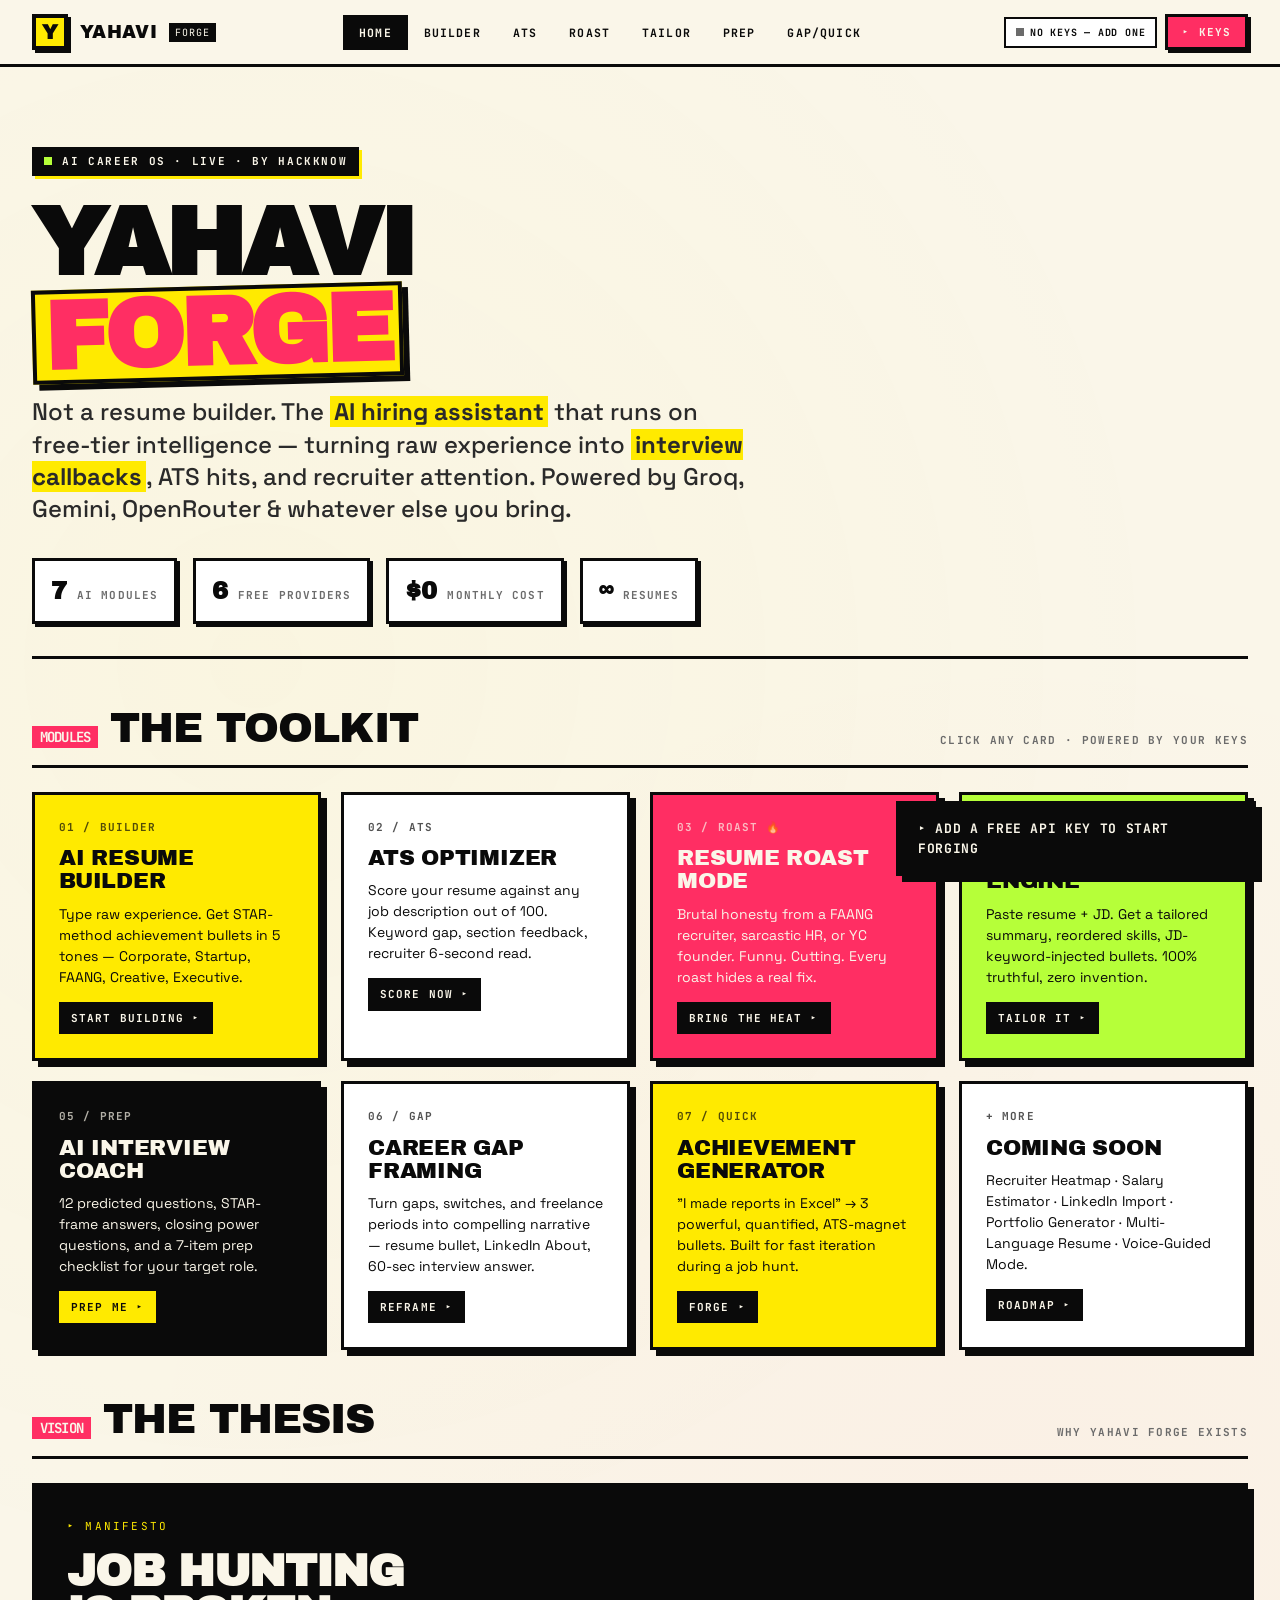
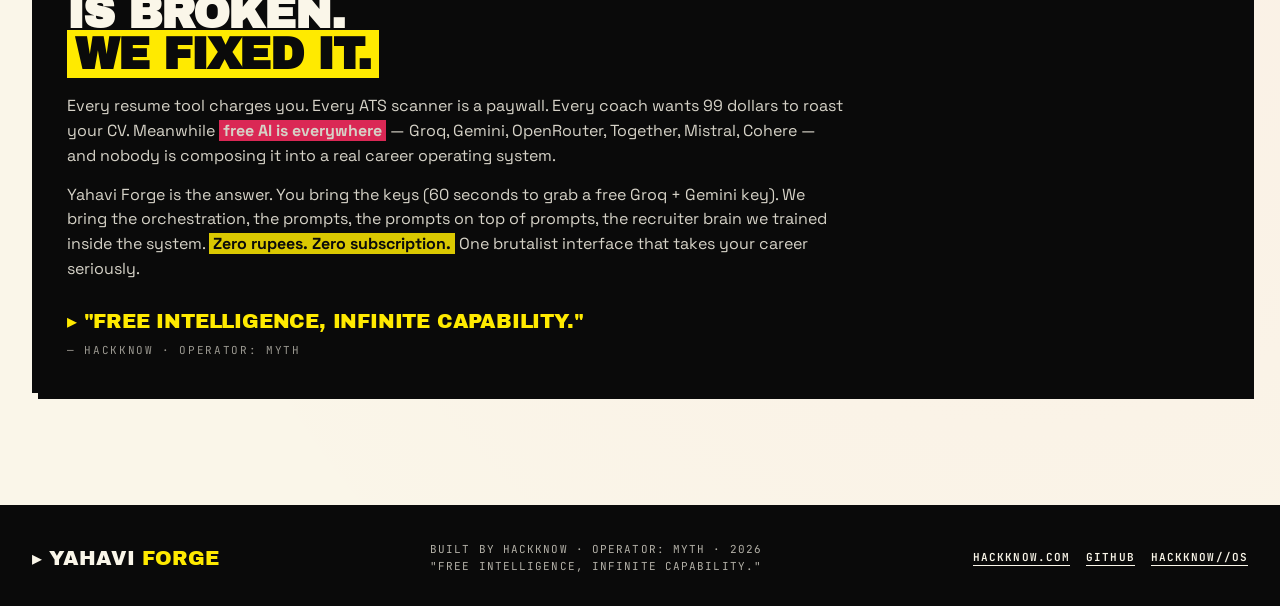
==== yahavi-forge/index.html @ f760f3d8 "feat: add Yahavi Forge to hackknow-os/yahavi-forge AI Career OS — accessible at hackknow-os/yahavi-f" ====
<!DOCTYPE html>
<html lang="en">
<head>
<meta charset="UTF-8" />
<meta name="viewport" content="width=device-width, initial-scale=1.0" />
<title>YAHAVI FORGE — AI Career OS · by Hackknow</title>
<meta name="description" content="Yahavi Forge — the AI hiring assistant from Hackknow. Resume builder, ATS optimizer, recruiter roast, job tailoring & interview prep. Free intelligence, infinite capability." />
<meta property="og:title" content="YAHAVI FORGE — AI Career OS" />
<meta property="og:description" content="Free-tier AI · ATS optimizer · Resume roast · Job tailoring · Interview prep. Built by Hackknow." />
<link rel="preconnect" href="https://fonts.googleapis.com">
<link rel="preconnect" href="https://fonts.gstatic.com" crossorigin>
<link href="https://fonts.googleapis.com/css2?family=Archivo+Black&family=Space+Grotesk:wght@400;500;600;700&family=JetBrains+Mono:wght@400;500;600;700;800&display=swap" rel="stylesheet">
<link rel="stylesheet" href="styles.css" />
</head>
<body>

<!-- ============================================
     NAV BAR
     ============================================ -->
<nav class="nav-bar">
  <div class="brand">
    <div class="brand-mark">Y</div>
    <span>YAHAVI</span>
    <span class="brand-sub">FORGE</span>
  </div>

  <div class="nav-tabs">
    <button class="nav-tab active" data-page="home">HOME</button>
    <button class="nav-tab" data-page="builder">BUILDER</button>
    <button class="nav-tab" data-page="ats">ATS</button>
    <button class="nav-tab" data-page="roast">ROAST</button>
    <button class="nav-tab" data-page="tailor">TAILOR</button>
    <button class="nav-tab" data-page="prep">PREP</button>
    <button class="nav-tab" data-page="gap">GAP/QUICK</button>
  </div>

  <div class="nav-status">
    <div class="status-pill" id="connection-status">
      <span class="dot"></span>NO KEYS — ADD ONE
    </div>
    <button class="btn-settings" id="btn-open-settings">▸ KEYS</button>
  </div>
</nav>

<!-- ============================================
     HOME / VISION
     ============================================ -->
<main class="container">

<section class="page active" id="page-home">

  <div class="hero">
    <div class="hero-eyebrow"><span class="blink"></span> AI CAREER OS · LIVE · BY HACKKNOW</div>
    <h1 class="hero-title">YAHAVI<br><span class="accent">FORGE</span></h1>
    <p class="hero-sub">
      Not a resume builder. The <strong>AI hiring assistant</strong> that runs on free-tier intelligence — turning raw experience into <strong>interview callbacks</strong>, ATS hits, and recruiter attention. Powered by Groq, Gemini, OpenRouter & whatever else you bring.
    </p>

    <div class="hero-meta">
      <div class="hero-stat"><strong>7</strong><span>AI MODULES</span></div>
      <div class="hero-stat"><strong>6</strong><span>FREE PROVIDERS</span></div>
      <div class="hero-stat"><strong>$0</strong><span>MONTHLY COST</span></div>
      <div class="hero-stat"><strong>∞</strong><span>RESUMES</span></div>
    </div>
  </div>

  <!-- Feature grid -->
  <div class="section-head">
    <div class="section-title"><span class="num">MODULES</span>The Toolkit</div>
    <div class="section-meta">Click any card · powered by your keys</div>
  </div>

  <div class="feature-grid">
    <div class="feature-card yellow" data-goto="builder">
      <div class="feature-num">01 / BUILDER</div>
      <div class="feature-title">AI Resume Builder</div>
      <div class="feature-desc">Type raw experience. Get STAR-method achievement bullets in 5 tones — Corporate, Startup, FAANG, Creative, Executive.</div>
      <div class="feature-cta">START BUILDING ▸</div>
    </div>

    <div class="feature-card" data-goto="ats">
      <div class="feature-num">02 / ATS</div>
      <div class="feature-title">ATS Optimizer</div>
      <div class="feature-desc">Score your resume against any job description out of 100. Keyword gap, section feedback, recruiter 6-second read.</div>
      <div class="feature-cta">SCORE NOW ▸</div>
    </div>

    <div class="feature-card pink" data-goto="roast">
      <div class="feature-num">03 / ROAST 🔥</div>
      <div class="feature-title">Resume Roast Mode</div>
      <div class="feature-desc">Brutal honesty from a FAANG recruiter, sarcastic HR, or YC founder. Funny. Cutting. Every roast hides a real fix.</div>
      <div class="feature-cta">BRING THE HEAT ▸</div>
    </div>

    <div class="feature-card lime" data-goto="tailor">
      <div class="feature-num">04 / TAILOR</div>
      <div class="feature-title">Job Tailoring Engine</div>
      <div class="feature-desc">Paste resume + JD. Get a tailored summary, reordered skills, JD-keyword-injected bullets. 100% truthful, zero invention.</div>
      <div class="feature-cta">TAILOR IT ▸</div>
    </div>

    <div class="feature-card dark" data-goto="prep">
      <div class="feature-num">05 / PREP</div>
      <div class="feature-title">AI Interview Coach</div>
      <div class="feature-desc">12 predicted questions, STAR-frame answers, closing power questions, and a 7-item prep checklist for your target role.</div>
      <div class="feature-cta">PREP ME ▸</div>
    </div>

    <div class="feature-card" data-goto="gap">
      <div class="feature-num">06 / GAP</div>
      <div class="feature-title">Career Gap Framing</div>
      <div class="feature-desc">Turn gaps, switches, and freelance periods into compelling narrative — resume bullet, LinkedIn About, 60-sec interview answer.</div>
      <div class="feature-cta">REFRAME ▸</div>
    </div>

    <div class="feature-card yellow" data-goto="gap">
      <div class="feature-num">07 / QUICK</div>
      <div class="feature-title">Achievement Generator</div>
      <div class="feature-desc">"I made reports in Excel" → 3 powerful, quantified, ATS-magnet bullets. Built for fast iteration during a job hunt.</div>
      <div class="feature-cta">FORGE ▸</div>
    </div>

    <div class="feature-card" data-goto="builder">
      <div class="feature-num">+ MORE</div>
      <div class="feature-title">Coming Soon</div>
      <div class="feature-desc">Recruiter Heatmap · Salary Estimator · LinkedIn Import · Portfolio Generator · Multi-Language Resume · Voice-Guided Mode.</div>
      <div class="feature-cta">ROADMAP ▸</div>
    </div>
  </div>

  <!-- Vision block -->
  <div class="section-head" style="margin-top: 48px;">
    <div class="section-title"><span class="num">VISION</span>The Thesis</div>
    <div class="section-meta">Why Yahavi Forge exists</div>
  </div>

  <div class="panel dark" style="padding: 32px;">
    <div style="font-family: var(--font-mono); font-size: 11px; text-transform: uppercase; letter-spacing: 0.2em; color: var(--yellow); margin-bottom: 16px;">▸ MANIFESTO</div>
    <h2 style="font-family: var(--font-display); font-size: clamp(28px, 4vw, 44px); text-transform: uppercase; line-height: 0.95; letter-spacing: -0.025em; margin-bottom: 18px;">
      Job hunting<br>is broken.<br>
      <span style="background: var(--yellow); color: var(--ink); padding: 0 8px;">We fixed it.</span>
    </h2>
    <p style="font-size: 16px; line-height: 1.55; opacity: 0.85; margin-bottom: 14px; max-width: 780px;">
      Every resume tool charges you. Every ATS scanner is a paywall. Every coach wants 99 dollars to roast your CV. Meanwhile <strong style="background: var(--pink); padding: 0 4px;">free AI is everywhere</strong> — Groq, Gemini, OpenRouter, Together, Mistral, Cohere — and nobody is composing it into a real career operating system.
    </p>
    <p style="font-size: 16px; line-height: 1.55; opacity: 0.85; margin-bottom: 14px; max-width: 780px;">
      Yahavi Forge is the answer. You bring the keys (60 seconds to grab a free Groq + Gemini key). We bring the orchestration, the prompts, the prompts on top of prompts, the recruiter brain we trained inside the system. <strong style="background: var(--yellow); color: var(--ink); padding: 0 4px;">Zero rupees. Zero subscription.</strong> One brutalist interface that takes your career seriously.
    </p>
    <div style="font-family: var(--font-display); font-size: 20px; color: var(--yellow); margin-top: 24px; text-transform: uppercase; letter-spacing: -0.01em;">
      ▸ "Free intelligence, infinite capability."
    </div>
    <div style="font-family: var(--font-mono); font-size: 11px; text-transform: uppercase; letter-spacing: 0.15em; opacity: 0.6; margin-top: 6px;">
      — Hackknow · Operator: Myth
    </div>
  </div>

</section>

<!-- ============================================
     MODULE 1: RESUME BUILDER
     ============================================ -->
<section class="page" id="page-builder">

  <div class="section-head">
    <div class="section-title"><span class="num">01</span>AI Resume Builder</div>
    <div class="section-meta">Raw experience → STAR-method bullets</div>
  </div>

  <div class="mode-chips">
    <button class="mode-chip active" data-tone="corporate">▸ CORPORATE</button>
    <button class="mode-chip" data-tone="startup">▸ STARTUP</button>
    <button class="mode-chip" data-tone="faang">▸ FAANG</button>
    <button class="mode-chip" data-tone="creative">▸ CREATIVE</button>
    <button class="mode-chip" data-tone="executive">▸ EXECUTIVE</button>
  </div>

  <div class="module-grid">
    <div class="panel">
      <div class="panel-label">
        <span>▸ INPUT</span>
        <span class="badge">RAW</span>
      </div>

      <div class="form-group">
        <label class="form-label">Target Role</label>
        <input type="text" id="rb-role" placeholder="e.g. AI Full Stack Developer at a Series-B startup" />
      </div>

      <div class="form-group">
        <label class="form-label">Raw Experience / What You Did</label>
        <textarea id="rb-experience" rows="14" placeholder="Paste a job description, bullet list, or just write what you did in plain language:

• I built dashboards in Power BI for the operations team
• I wrote Python scripts that automated daily reports
• I led a team of 4 analysts
• I integrated GPT-4 into our customer support tool

…Yahavi will transform every line into achievement-grade bullets."></textarea>
        <div class="input-hint">▸ Don't worry about formatting. Just describe what you did.</div>
      </div>

      <div class="btn-row">
        <button class="btn btn-primary" id="rb-go">▸ FORGE ACHIEVEMENTS</button>
        <button class="btn btn-ghost" data-copy="rb-output">⧉ COPY OUTPUT</button>
      </div>
    </div>

    <div class="panel dark">
      <div class="panel-label">
        <span>▸ OUTPUT</span>
        <span class="badge">FORGED</span>
      </div>

      <div class="output-area" id="rb-output" style="background: var(--paper); color: var(--ink);">
        <div class="output-empty">▸ Your achievement bullets will appear here</div>
      </div>
    </div>
  </div>

</section>

<!-- ============================================
     MODULE 2: ATS OPTIMIZER
     ============================================ -->
<section class="page" id="page-ats">

  <div class="section-head">
    <div class="section-title"><span class="num">02</span>ATS Optimizer</div>
    <div class="section-meta">Score · Keyword gap · Recruiter 6-second read</div>
  </div>

  <div class="module-grid">
    <div class="panel">
      <div class="panel-label"><span>▸ YOUR RESUME</span><span class="badge">PASTE</span></div>
      <div class="form-group">
        <textarea id="ats-resume" rows="14" placeholder="Paste your full resume text here. Plain text works best — copy from your PDF or DOCX."></textarea>
      </div>
    </div>

    <div class="panel">
      <div class="panel-label"><span>▸ JOB DESCRIPTION</span><span class="badge">TARGET</span></div>
      <div class="form-group">
        <textarea id="ats-jd" rows="14" placeholder="Paste the job description you're applying for. Include responsibilities, requirements, and 'about the team'."></textarea>
      </div>
    </div>
  </div>

  <div class="btn-row" style="margin-bottom: 24px;">
    <button class="btn btn-primary" id="ats-go">▸ RUN ATS SIMULATION</button>
    <button class="btn btn-ghost" data-copy="ats-output">⧉ COPY REPORT</button>
  </div>

  <div class="panel">
    <div class="panel-label"><span>▸ ATS REPORT</span><span class="badge">YAHAVI</span></div>
    <div class="output-area" id="ats-output">
      <div class="output-empty">▸ Your ATS score and analysis will appear here</div>
    </div>
  </div>

</section>

<!-- ============================================
     MODULE 3: RESUME ROAST
     ============================================ -->
<section class="page" id="page-roast">

  <div class="section-head">
    <div class="section-title"><span class="num">03</span>Resume Roast 🔥</div>
    <div class="section-meta">Brutal honesty · Funny · Always useful</div>
  </div>

  <div class="mode-chips">
    <button class="mode-chip active" data-persona="recruiter">▸ HONEST RECRUITER</button>
    <button class="mode-chip" data-persona="faang">▸ FAANG RECRUITER</button>
    <button class="mode-chip" data-persona="hr">▸ HR ROAST</button>
    <button class="mode-chip" data-persona="founder">▸ STARTUP FOUNDER</button>
  </div>

  <div class="module-grid">
    <div class="panel">
      <div class="panel-label"><span>▸ FEED THE FIRE</span><span class="badge">PASTE</span></div>
      <div class="form-group">
        <textarea id="roast-resume" rows="16" placeholder="Paste your resume. Don't hold back — the more you give, the better the roast."></textarea>
      </div>
      <div class="btn-row">
        <button class="btn btn-pink" id="roast-go">▸ LIGHT IT UP</button>
        <button class="btn btn-ghost" data-copy="roast-output">⧉ COPY ROAST</button>
      </div>
    </div>

    <div class="panel pink">
      <div class="panel-label"><span>▸ THE ROAST</span><span class="badge" style="background: var(--ink); color: var(--paper);">🔥</span></div>
      <div class="output-area" id="roast-output" style="background: var(--paper); color: var(--ink);">
        <div class="output-empty">▸ The flamethrower is loaded — pick a persona, paste resume, hit "LIGHT IT UP"</div>
      </div>
    </div>
  </div>

</section>

<!-- ============================================
     MODULE 4: JOB TAILORING
     ============================================ -->
<section class="page" id="page-tailor">

  <div class="section-head">
    <div class="section-title"><span class="num">04</span>Job Tailoring Engine</div>
    <div class="section-meta">100% truthful · zero invention · max match</div>
  </div>

  <div class="module-grid">
    <div class="panel">
      <div class="panel-label"><span>▸ ORIGINAL RESUME</span><span class="badge">YOU</span></div>
      <div class="form-group">
        <textarea id="tailor-resume" rows="14" placeholder="Paste your current resume."></textarea>
      </div>
    </div>

    <div class="panel">
      <div class="panel-label"><span>▸ TARGET JD</span><span class="badge">GOAL</span></div>
      <div class="form-group">
        <textarea id="tailor-jd" rows="14" placeholder="Paste the job description you want to land."></textarea>
      </div>
    </div>
  </div>

  <div class="btn-row" style="margin-bottom: 24px;">
    <button class="btn btn-lime" id="tailor-go">▸ TAILOR IT</button>
    <button class="btn btn-ghost" data-copy="tailor-output">⧉ COPY TAILORED</button>
  </div>

  <div class="panel">
    <div class="panel-label"><span>▸ TAILORED RESUME</span><span class="badge">MATCH-OPTIMIZED</span></div>
    <div class="output-area" id="tailor-output">
      <div class="output-empty">▸ Your tailored resume will appear here</div>
    </div>
  </div>

</section>

<!-- ============================================
     MODULE 5: INTERVIEW PREP
     ============================================ -->
<section class="page" id="page-prep">

  <div class="section-head">
    <div class="section-title"><span class="num">05</span>AI Interview Coach</div>
    <div class="section-meta">12 predicted Qs · STAR answers · power questions</div>
  </div>

  <div class="module-grid">
    <div class="panel dark">
      <div class="panel-label"><span>▸ JOB DESCRIPTION</span><span class="badge">REQUIRED</span></div>
      <div class="form-group">
        <textarea id="prep-jd" rows="10" placeholder="Paste the JD you're interviewing for."></textarea>
      </div>

      <div class="panel-label" style="margin-top: 18px;"><span>▸ RESUME</span><span class="badge">OPTIONAL — PERSONALIZES ANSWERS</span></div>
      <div class="form-group">
        <textarea id="prep-resume" rows="8" placeholder="Paste your resume — answers will reference your actual experience."></textarea>
      </div>

      <div class="btn-row">
        <button class="btn btn-primary" id="prep-go">▸ BUILD PREP PACK</button>
        <button class="btn btn-ghost" data-copy="prep-output" style="background: var(--paper);">⧉ COPY</button>
      </div>
    </div>

    <div class="panel">
      <div class="panel-label"><span>▸ PREP PACK</span><span class="badge">12 Qs + STAR</span></div>
      <div class="output-area" id="prep-output">
        <div class="output-empty">▸ Your interview prep pack will appear here</div>
      </div>
    </div>
  </div>

</section>

<!-- ============================================
     MODULE 6 + 7: GAP FRAMING + ACHIEVEMENT
     ============================================ -->
<section class="page" id="page-gap">

  <div class="section-head">
    <div class="section-title"><span class="num">06+07</span>Quick Forges</div>
    <div class="section-meta">Career gap framing · achievement generator</div>
  </div>

  <!-- Gap Framing -->
  <div class="module-grid">
    <div class="panel yellow">
      <div class="panel-label"><span>▸ 06 / GAP FRAMING</span><span class="badge">NARRATIVE</span></div>
      <div class="form-group">
        <label class="form-label">Tone</label>
        <select id="gap-tone">
          <option value="confident-honest">Confident & Honest</option>
          <option value="growth-oriented">Growth-Oriented</option>
          <option value="entrepreneurial">Entrepreneurial</option>
          <option value="academic">Academic / Learning</option>
        </select>
      </div>
      <div class="form-group">
        <label class="form-label">Describe the Gap / Transition</label>
        <textarea id="gap-input" rows="8" placeholder="e.g. I took 14 months off after my pharmacy job to study online courses on data analytics and Python. Did some freelance Excel automation gigs during that time."></textarea>
      </div>
      <div class="btn-row">
        <button class="btn" id="gap-go">▸ REFRAME</button>
        <button class="btn btn-ghost" data-copy="gap-output">⧉ COPY</button>
      </div>

      <div style="margin-top: 18px;">
        <div class="panel-label" style="border-bottom-color: var(--ink);"><span>▸ REFRAMED</span><span class="badge">3 VARIANTS</span></div>
        <div class="output-area" id="gap-output" style="background: var(--paper);">
          <div class="output-empty">▸ Resume line · LinkedIn About · Interview answer</div>
        </div>
      </div>
    </div>

    <!-- Achievement Generator -->
    <div class="panel lime">
      <div class="panel-label"><span>▸ 07 / ACHIEVEMENT FORGE</span><span class="badge">QUICK</span></div>
      <div class="form-group">
        <label class="form-label">Weak Statement to Transform</label>
        <textarea id="ach-input" rows="5" placeholder='e.g. "I made reports in Excel for the operations team"'></textarea>
      </div>
      <div class="btn-row">
        <button class="btn" id="ach-go">▸ FORGE 3 VARIANTS</button>
        <button class="btn btn-ghost" data-copy="ach-output">⧉ COPY</button>
      </div>

      <div style="margin-top: 18px;">
        <div class="panel-label" style="border-bottom-color: var(--ink);"><span>▸ FORGED</span><span class="badge">3 OPTIONS</span></div>
        <div class="output-area" id="ach-output" style="background: var(--paper);">
          <div class="output-empty">▸ 3 quantified, action-led, ATS-magnet bullets</div>
        </div>
      </div>
    </div>
  </div>

</section>

</main>

<!-- ============================================
     FOOTER
     ============================================ -->
<footer class="footer">
  <div class="footer-inner">
    <div class="footer-brand">▸ YAHAVI <span class="accent">FORGE</span></div>
    <div class="footer-meta">
      Built by Hackknow · Operator: Myth · 2026<br>
      "Free intelligence, infinite capability."
    </div>
    <div class="footer-links">
      <a href="https://hackknow.com" target="_blank" rel="noopener noreferrer">HACKKNOW.COM</a>
      <a href="https://github.com/gaganchauhan1997" target="_blank" rel="noopener noreferrer">GITHUB</a>
      <a href="https://gaganchauhan1997.github.io/hackknow-os/" target="_blank" rel="noopener noreferrer">HACKKNOW//OS</a>
    </div>
  </div>
</footer>

<!-- ============================================
     SETTINGS DRAWER
     ============================================ -->
<div class="drawer-overlay" id="drawer-overlay"></div>
<aside class="drawer" id="drawer">
  <div class="drawer-head">
    <div>
      <div style="font-family: var(--font-mono); font-size: 10px; letter-spacing: 0.2em; text-transform: uppercase; color: var(--ink-faint); margin-bottom: 4px;">▸ CONTROL ROOM</div>
      <div class="drawer-title">API KEYS</div>
    </div>
    <button class="drawer-close" id="drawer-close">✕</button>
  </div>

  <div style="background: var(--ink); color: var(--paper); padding: 16px; margin-bottom: 24px; border: var(--border); box-shadow: var(--shadow-sm);">
    <div style="font-family: var(--font-mono); font-size: 10px; letter-spacing: 0.15em; text-transform: uppercase; color: var(--yellow); margin-bottom: 8px;">▸ HOW THIS WORKS</div>
    <p style="font-size: 13px; line-height: 1.55;">
      Yahavi Forge runs entirely in your browser. Your API keys are stored <strong style="background: var(--yellow); color: var(--ink); padding: 0 3px;">only in localStorage on this device</strong> — never sent to any Hackknow server. Add one key to start; multiple keys = automatic fallback when one rate-limits.
    </p>
  </div>

  <div id="provider-list">
    <!-- Provider cards injected by JS -->
  </div>

  <div style="font-family: var(--font-mono); font-size: 10.5px; color: var(--ink-faint); margin-top: 24px; line-height: 1.6; letter-spacing: 0.03em;">
    ▸ All providers above are <strong>free-tier</strong>. Groq is fastest. Gemini has the largest context (1M tokens). OpenRouter routes across 100+ models. Keys never leave your browser.
  </div>
</aside>

<!-- Toast -->
<div class="toast" id="toast"></div>

<script src="app.js"></script>
</body>
</html>
---- yahavi-forge/styles.css ----
/* ============================================
   YAHAVI FORGE — BRUTALIST DESIGN SYSTEM
   By Hackknow · "Free intelligence, infinite capability."
   ============================================ */

:root {
  /* === COLOR SYSTEM === */
  --paper: #faf6e9;
  --paper-warm: #f0e9d6;
  --paper-dark: #1a1812;
  --ink: #0a0a0a;
  --ink-soft: #2a2a2a;
  --ink-faint: #6b6b6b;
  --rule: #0a0a0a;

  --yellow: #ffea00;
  --yellow-bright: #fff200;
  --pink: #ff2e63;
  --lime: #b6ff39;
  --blue: #2d4cff;
  --orange: #ff6b1a;

  --card: #ffffff;
  --card-warm: #fcfbf7;

  /* === SHADOWS === */
  --shadow-sm: 3px 3px 0 var(--ink);
  --shadow-md: 6px 6px 0 var(--ink);
  --shadow-lg: 10px 10px 0 var(--ink);
  --shadow-yellow: 6px 6px 0 var(--yellow);
  --shadow-pink: 6px 6px 0 var(--pink);
  --shadow-lime: 6px 6px 0 var(--lime);

  /* === BORDERS === */
  --border-thin: 2px solid var(--ink);
  --border: 3px solid var(--ink);
  --border-thick: 4px solid var(--ink);

  /* === FONTS === */
  --font-display: 'Archivo Black', 'Space Grotesk', sans-serif;
  --font-body: 'Space Grotesk', system-ui, sans-serif;
  --font-mono: 'JetBrains Mono', 'Courier New', monospace;

  /* === SPACING === */
  --space-xs: 4px;
  --space-sm: 8px;
  --space-md: 16px;
  --space-lg: 24px;
  --space-xl: 40px;
  --space-2xl: 64px;
}

* { box-sizing: border-box; margin: 0; padding: 0; }

html, body {
  background: var(--paper);
  color: var(--ink);
  font-family: var(--font-body);
  font-size: 15px;
  line-height: 1.5;
  -webkit-font-smoothing: antialiased;
  text-rendering: optimizeLegibility;
}

/* === Paper texture === */
body {
  background-image:
    radial-gradient(circle at 20% 30%, rgba(255, 234, 0, 0.04) 0%, transparent 50%),
    radial-gradient(circle at 80% 70%, rgba(255, 46, 99, 0.03) 0%, transparent 50%);
  min-height: 100vh;
}

/* === Selection === */
::selection {
  background: var(--yellow);
  color: var(--ink);
}

a {
  color: var(--ink);
  text-decoration: none;
  border-bottom: 2px solid var(--ink);
  font-weight: 600;
  transition: background 0.15s;
}

a:hover {
  background: var(--yellow);
}

/* ============================================
   NAVIGATION
   ============================================ */

.nav-bar {
  position: sticky;
  top: 0;
  z-index: 100;
  background: var(--paper);
  border-bottom: var(--border);
  padding: 14px 32px;
  display: flex;
  justify-content: space-between;
  align-items: center;
  gap: 24px;
}

.brand {
  display: flex;
  align-items: center;
  gap: 12px;
  font-family: var(--font-display);
  font-size: 18px;
  text-transform: uppercase;
  letter-spacing: 0.02em;
}

.brand-mark {
  width: 36px;
  height: 36px;
  background: var(--yellow);
  border: var(--border-thick);
  display: flex;
  align-items: center;
  justify-content: center;
  font-size: 20px;
  font-weight: 900;
  box-shadow: 3px 3px 0 var(--ink);
}

.brand-sub {
  font-family: var(--font-mono);
  font-size: 10px;
  background: var(--ink);
  color: var(--paper);
  padding: 2px 6px;
  letter-spacing: 0.1em;
}

.nav-tabs {
  display: flex;
  gap: 0;
  flex: 1;
  justify-content: center;
  flex-wrap: wrap;
}

.nav-tab {
  font-family: var(--font-mono);
  font-size: 11.5px;
  text-transform: uppercase;
  letter-spacing: 0.1em;
  background: transparent;
  border: 2px solid transparent;
  padding: 8px 14px;
  cursor: pointer;
  color: var(--ink);
  font-weight: 700;
  transition: all 0.1s;
}

.nav-tab:hover {
  background: var(--yellow);
  border-color: var(--ink);
}

.nav-tab.active {
  background: var(--ink);
  color: var(--paper);
  border-color: var(--ink);
}

.nav-status {
  display: flex;
  gap: 8px;
  align-items: center;
}

.status-pill {
  font-family: var(--font-mono);
  font-size: 10px;
  font-weight: 700;
  letter-spacing: 0.08em;
  padding: 6px 10px;
  border: var(--border-thin);
  background: var(--card);
  text-transform: uppercase;
  display: flex;
  align-items: center;
  gap: 6px;
}

.status-pill .dot {
  width: 8px;
  height: 8px;
  background: var(--ink-faint);
  display: inline-block;
}

.status-pill.connected .dot {
  background: var(--lime);
  box-shadow: 0 0 0 2px var(--ink);
}

.status-pill.error .dot { background: var(--pink); }

.btn-settings {
  background: var(--pink);
  color: var(--paper);
  border: var(--border);
  padding: 8px 14px;
  font-family: var(--font-mono);
  font-size: 11px;
  font-weight: 700;
  text-transform: uppercase;
  letter-spacing: 0.1em;
  cursor: pointer;
  box-shadow: var(--shadow-sm);
  transition: all 0.1s;
}

.btn-settings:hover {
  background: var(--ink);
  transform: translate(2px, 2px);
  box-shadow: 1px 1px 0 var(--ink);
}

/* ============================================
   LAYOUT
   ============================================ */

.container {
  max-width: 1280px;
  margin: 0 auto;
  padding: 32px;
}

.page {
  display: none;
  animation: pageIn 0.25s ease;
}

.page.active { display: block; }

@keyframes pageIn {
  from { opacity: 0; transform: translateY(8px); }
  to { opacity: 1; transform: translateY(0); }
}

/* ============================================
   HERO
   ============================================ */

.hero {
  padding: 48px 0 32px;
  border-bottom: var(--border);
  margin-bottom: 48px;
}

.hero-eyebrow {
  display: inline-flex;
  align-items: center;
  gap: 10px;
  background: var(--ink);
  color: var(--paper);
  padding: 6px 12px;
  font-family: var(--font-mono);
  font-size: 11px;
  font-weight: 700;
  text-transform: uppercase;
  letter-spacing: 0.15em;
  margin-bottom: 24px;
  box-shadow: 3px 3px 0 var(--yellow);
}

.hero-eyebrow .blink {
  width: 8px;
  height: 8px;
  background: var(--lime);
  animation: blink 1.2s ease-in-out infinite;
}

@keyframes blink {
  0%, 100% { opacity: 1; }
  50% { opacity: 0.3; }
}

.hero-title {
  font-family: var(--font-display);
  font-size: clamp(48px, 8vw, 96px);
  line-height: 0.9;
  letter-spacing: -0.04em;
  text-transform: uppercase;
  margin-bottom: 16px;
}

.hero-title .accent {
  color: var(--pink);
  background: var(--yellow);
  padding: 0 8px;
  display: inline-block;
  transform: rotate(-1.5deg);
  border: var(--border-thick);
  box-shadow: 6px 6px 0 var(--ink);
}

.hero-sub {
  font-family: var(--font-body);
  font-size: clamp(18px, 2.2vw, 24px);
  line-height: 1.35;
  font-weight: 500;
  max-width: 720px;
  margin-bottom: 32px;
  color: var(--ink-soft);
}

.hero-sub strong { background: var(--yellow); padding: 0 4px; }

.hero-meta {
  display: flex;
  gap: 16px;
  flex-wrap: wrap;
  align-items: center;
}

.hero-stat {
  background: var(--card);
  border: var(--border);
  padding: 12px 16px;
  box-shadow: var(--shadow-sm);
  display: flex;
  align-items: baseline;
  gap: 10px;
}

.hero-stat strong {
  font-family: var(--font-display);
  font-size: 24px;
  color: var(--ink);
}

.hero-stat span {
  font-family: var(--font-mono);
  font-size: 11px;
  text-transform: uppercase;
  letter-spacing: 0.1em;
  color: var(--ink-faint);
  font-weight: 700;
}

/* ============================================
   SECTION HEADERS
   ============================================ */

.section-head {
  display: flex;
  justify-content: space-between;
  align-items: flex-end;
  margin-bottom: 24px;
  padding-bottom: 16px;
  border-bottom: 3px solid var(--ink);
  flex-wrap: wrap;
  gap: 16px;
}

.section-title {
  font-family: var(--font-display);
  font-size: clamp(28px, 4vw, 42px);
  text-transform: uppercase;
  letter-spacing: -0.02em;
  line-height: 1;
  display: flex;
  align-items: baseline;
  gap: 12px;
}

.section-title .num {
  font-family: var(--font-mono);
  font-size: 14px;
  font-weight: 700;
  background: var(--pink);
  color: var(--paper);
  padding: 4px 8px;
}

.section-meta {
  font-family: var(--font-mono);
  font-size: 11px;
  text-transform: uppercase;
  letter-spacing: 0.12em;
  color: var(--ink-faint);
  font-weight: 700;
}

/* ============================================
   FEATURE GRID
   ============================================ */

.feature-grid {
  display: grid;
  grid-template-columns: repeat(auto-fit, minmax(280px, 1fr));
  gap: 20px;
  margin-bottom: 48px;
}

.feature-card {
  background: var(--card);
  border: var(--border);
  padding: 24px;
  box-shadow: var(--shadow-md);
  position: relative;
  transition: transform 0.15s, box-shadow 0.15s;
  cursor: pointer;
}

.feature-card:hover {
  transform: translate(-3px, -3px);
  box-shadow: 9px 9px 0 var(--ink);
}

.feature-card.yellow { background: var(--yellow); }
.feature-card.pink { background: var(--pink); color: var(--paper); }
.feature-card.lime { background: var(--lime); }
.feature-card.dark { background: var(--ink); color: var(--paper); }
.feature-card.pink .feature-title,
.feature-card.dark .feature-title { color: var(--paper); }

.feature-num {
  font-family: var(--font-mono);
  font-size: 11px;
  font-weight: 700;
  letter-spacing: 0.1em;
  margin-bottom: 12px;
  opacity: 0.7;
}

.feature-title {
  font-family: var(--font-display);
  font-size: 22px;
  text-transform: uppercase;
  letter-spacing: -0.01em;
  line-height: 1.05;
  margin-bottom: 10px;
}

.feature-desc {
  font-size: 14px;
  line-height: 1.5;
  margin-bottom: 14px;
}

.feature-cta {
  display: inline-block;
  font-family: var(--font-mono);
  font-size: 11px;
  font-weight: 700;
  text-transform: uppercase;
  letter-spacing: 0.1em;
  padding: 6px 10px;
  background: var(--ink);
  color: var(--paper);
  border: 2px solid var(--ink);
}

.feature-card.dark .feature-cta {
  background: var(--yellow);
  color: var(--ink);
  border-color: var(--yellow);
}

/* ============================================
   MODULE LAYOUT (TWO-COLUMN)
   ============================================ */

.module-grid {
  display: grid;
  grid-template-columns: 1fr 1fr;
  gap: 24px;
  margin-bottom: 32px;
}

@media (max-width: 880px) {
  .module-grid { grid-template-columns: 1fr; }
}

.panel {
  background: var(--card);
  border: var(--border);
  box-shadow: var(--shadow-md);
  padding: 24px;
}

.panel.dark { background: var(--ink); color: var(--paper); }
.panel.yellow { background: var(--yellow); }
.panel.pink { background: var(--pink); color: var(--paper); }

.panel-label {
  font-family: var(--font-mono);
  font-size: 11px;
  font-weight: 700;
  text-transform: uppercase;
  letter-spacing: 0.12em;
  margin-bottom: 16px;
  padding-bottom: 8px;
  border-bottom: 2px solid currentColor;
  display: flex;
  justify-content: space-between;
  align-items: center;
}

.panel-label .badge {
  font-family: var(--font-mono);
  background: var(--ink);
  color: var(--paper);
  padding: 2px 6px;
  font-size: 10px;
}

.panel.dark .panel-label .badge {
  background: var(--yellow);
  color: var(--ink);
}

/* ============================================
   FORMS
   ============================================ */

.form-group {
  margin-bottom: 18px;
}

.form-label {
  display: block;
  font-family: var(--font-mono);
  font-size: 11px;
  font-weight: 700;
  text-transform: uppercase;
  letter-spacing: 0.1em;
  margin-bottom: 6px;
  color: var(--ink);
}

.panel.dark .form-label { color: var(--paper); }

input[type="text"],
input[type="password"],
input[type="url"],
textarea,
select {
  width: 100%;
  background: var(--paper);
  border: var(--border);
  padding: 12px 14px;
  font-family: var(--font-body);
  font-size: 14px;
  color: var(--ink);
  outline: none;
  transition: box-shadow 0.1s, transform 0.1s;
}

textarea {
  font-family: var(--font-mono);
  font-size: 13px;
  resize: vertical;
  min-height: 100px;
  line-height: 1.55;
}

input:focus,
textarea:focus,
select:focus {
  background: var(--yellow);
  box-shadow: var(--shadow-sm);
  transform: translate(-1px, -1px);
}

select {
  font-family: var(--font-mono);
  font-weight: 700;
  text-transform: uppercase;
  font-size: 12px;
  letter-spacing: 0.08em;
  cursor: pointer;
}

.input-hint {
  font-family: var(--font-mono);
  font-size: 10.5px;
  color: var(--ink-faint);
  margin-top: 4px;
  letter-spacing: 0.04em;
}

/* === Mode Selector (chip-style) === */
.mode-chips {
  display: flex;
  flex-wrap: wrap;
  gap: 6px;
  margin-bottom: 16px;
}

.mode-chip {
  font-family: var(--font-mono);
  font-size: 11px;
  font-weight: 700;
  text-transform: uppercase;
  letter-spacing: 0.05em;
  padding: 6px 10px;
  background: var(--card);
  border: var(--border-thin);
  cursor: pointer;
  transition: all 0.1s;
}

.mode-chip:hover { background: var(--yellow); }

.mode-chip.active {
  background: var(--ink);
  color: var(--paper);
}

/* ============================================
   BUTTONS
   ============================================ */

.btn {
  font-family: var(--font-mono);
  font-size: 13px;
  font-weight: 700;
  text-transform: uppercase;
  letter-spacing: 0.1em;
  padding: 14px 20px;
  background: var(--ink);
  color: var(--paper);
  border: var(--border);
  cursor: pointer;
  box-shadow: var(--shadow-md);
  transition: transform 0.1s, box-shadow 0.1s;
  display: inline-flex;
  align-items: center;
  gap: 8px;
}

.btn:hover {
  transform: translate(3px, 3px);
  box-shadow: 3px 3px 0 var(--ink);
}

.btn:active {
  transform: translate(6px, 6px);
  box-shadow: 0 0 0 var(--ink);
}

.btn.btn-primary { background: var(--yellow); color: var(--ink); }
.btn.btn-pink { background: var(--pink); color: var(--paper); }
.btn.btn-lime { background: var(--lime); color: var(--ink); }
.btn.btn-ghost {
  background: var(--card);
  color: var(--ink);
  box-shadow: var(--shadow-sm);
}

.btn:disabled {
  background: var(--ink-faint);
  color: var(--paper-warm);
  cursor: not-allowed;
  transform: none !important;
  box-shadow: var(--shadow-sm) !important;
  opacity: 0.6;
}

.btn-row {
  display: flex;
  gap: 10px;
  flex-wrap: wrap;
  margin-top: 8px;
}

/* ============================================
   OUTPUT PANEL
   ============================================ */

.output-area {
  min-height: 240px;
  background: var(--paper-warm);
  border: 2px dashed var(--ink);
  padding: 18px;
  font-family: var(--font-mono);
  font-size: 13px;
  line-height: 1.65;
  white-space: pre-wrap;
  word-break: break-word;
  position: relative;
  overflow-y: auto;
  max-height: 720px;
}

.output-area.has-content {
  background: var(--card);
  border: var(--border);
  border-style: solid;
}

.output-empty {
  color: var(--ink-faint);
  font-family: var(--font-mono);
  font-size: 12px;
  text-align: center;
  padding: 40px 16px;
  text-transform: uppercase;
  letter-spacing: 0.1em;
}

.output-area h1, .output-area h2, .output-area h3 {
  font-family: var(--font-display);
  text-transform: uppercase;
  margin: 14px 0 8px;
  letter-spacing: -0.01em;
}

.output-area h1 { font-size: 22px; }
.output-area h2 { font-size: 18px; }
.output-area h3 { font-size: 15px; }

.output-area p { margin-bottom: 10px; font-family: var(--font-body); font-size: 14px; }
.output-area ul, .output-area ol { margin-left: 22px; margin-bottom: 12px; }
.output-area li { font-family: var(--font-body); font-size: 14px; margin-bottom: 4px; }
.output-area strong { background: var(--yellow); padding: 0 3px; font-weight: 800; }
.output-area code {
  font-family: var(--font-mono);
  font-size: 12px;
  background: var(--ink);
  color: var(--paper);
  padding: 1px 5px;
}

.output-area hr {
  border: none;
  border-top: 2px solid var(--ink);
  margin: 16px 0;
}

/* === ATS Score Block === */
.score-block {
  display: flex;
  align-items: center;
  gap: 20px;
  margin-bottom: 20px;
  padding: 16px;
  background: var(--ink);
  color: var(--paper);
  border: var(--border);
}

.score-num {
  font-family: var(--font-display);
  font-size: 72px;
  line-height: 0.9;
  letter-spacing: -0.04em;
  color: var(--yellow);
}

.score-meta {
  flex: 1;
}

.score-label {
  font-family: var(--font-mono);
  font-size: 11px;
  text-transform: uppercase;
  letter-spacing: 0.15em;
  margin-bottom: 4px;
  color: var(--paper);
  opacity: 0.7;
}

.score-grade {
  font-family: var(--font-display);
  font-size: 28px;
  text-transform: uppercase;
  letter-spacing: -0.01em;
}

/* === Loading State === */
.loading {
  display: inline-flex;
  align-items: center;
  gap: 8px;
}

.loading-dots {
  display: inline-flex;
  gap: 4px;
}

.loading-dots span {
  width: 8px;
  height: 8px;
  background: var(--yellow);
  animation: loadDot 1.4s ease-in-out infinite;
}

.loading-dots span:nth-child(2) { animation-delay: 0.2s; }
.loading-dots span:nth-child(3) { animation-delay: 0.4s; }

@keyframes loadDot {
  0%, 80%, 100% { opacity: 0.2; transform: scale(0.8); }
  40% { opacity: 1; transform: scale(1); }
}

.typing-cursor {
  display: inline-block;
  width: 10px;
  height: 1.2em;
  background: var(--ink);
  animation: blink 1s steps(2) infinite;
  vertical-align: text-bottom;
  margin-left: 2px;
}

/* ============================================
   SETTINGS DRAWER
   ============================================ */

.drawer-overlay {
  position: fixed;
  inset: 0;
  background: rgba(10, 10, 10, 0.7);
  z-index: 200;
  display: none;
}

.drawer-overlay.open { display: block; }

.drawer {
  position: fixed;
  top: 0;
  right: 0;
  height: 100vh;
  width: min(520px, 100vw);
  background: var(--paper);
  border-left: var(--border-thick);
  z-index: 201;
  transform: translateX(100%);
  transition: transform 0.25s ease;
  overflow-y: auto;
  padding: 28px 28px 80px;
}

.drawer.open { transform: translateX(0); }

.drawer-head {
  display: flex;
  justify-content: space-between;
  align-items: center;
  margin-bottom: 24px;
  padding-bottom: 16px;
  border-bottom: var(--border);
}

.drawer-title {
  font-family: var(--font-display);
  font-size: 28px;
  text-transform: uppercase;
  letter-spacing: -0.02em;
}

.drawer-close {
  font-family: var(--font-mono);
  font-size: 18px;
  width: 40px;
  height: 40px;
  background: var(--pink);
  color: var(--paper);
  border: var(--border);
  cursor: pointer;
  font-weight: 900;
  box-shadow: var(--shadow-sm);
}

.drawer-close:hover {
  transform: translate(2px, 2px);
  box-shadow: 1px 1px 0 var(--ink);
}

.provider-card {
  border: var(--border);
  margin-bottom: 16px;
  background: var(--card);
  overflow: hidden;
}

.provider-head {
  padding: 14px 16px;
  background: var(--paper-warm);
  border-bottom: var(--border-thin);
  display: flex;
  justify-content: space-between;
  align-items: center;
}

.provider-name {
  font-family: var(--font-display);
  font-size: 16px;
  text-transform: uppercase;
  letter-spacing: -0.01em;
}

.provider-pill {
  font-family: var(--font-mono);
  font-size: 10px;
  font-weight: 700;
  letter-spacing: 0.1em;
  padding: 3px 6px;
  background: var(--lime);
  border: 1.5px solid var(--ink);
  text-transform: uppercase;
}

.provider-pill.empty {
  background: var(--card);
  color: var(--ink-faint);
}

.provider-body {
  padding: 14px 16px;
}

.provider-link {
  font-family: var(--font-mono);
  font-size: 11px;
  margin-top: 6px;
  display: inline-block;
  background: var(--yellow);
  padding: 2px 6px;
  border: none;
}

/* ============================================
   FOOTER
   ============================================ */

.footer {
  margin-top: 80px;
  padding: 32px;
  border-top: var(--border-thick);
  background: var(--ink);
  color: var(--paper);
}

.footer-inner {
  max-width: 1280px;
  margin: 0 auto;
  display: flex;
  justify-content: space-between;
  align-items: center;
  gap: 24px;
  flex-wrap: wrap;
}

.footer-brand {
  font-family: var(--font-display);
  font-size: 20px;
  text-transform: uppercase;
}

.footer-brand .accent { color: var(--yellow); }

.footer-meta {
  font-family: var(--font-mono);
  font-size: 11px;
  text-transform: uppercase;
  letter-spacing: 0.1em;
  opacity: 0.7;
}

.footer-links {
  display: flex;
  gap: 16px;
}

.footer-links a {
  font-family: var(--font-mono);
  font-size: 11px;
  text-transform: uppercase;
  letter-spacing: 0.1em;
  color: var(--paper);
  border-bottom: 1px solid var(--paper);
}

.footer-links a:hover {
  background: var(--yellow);
  color: var(--ink);
  border-color: var(--yellow);
}

/* ============================================
   TOAST
   ============================================ */

.toast {
  position: fixed;
  bottom: 24px;
  right: 24px;
  background: var(--ink);
  color: var(--paper);
  border: var(--border-thick);
  box-shadow: var(--shadow-md);
  padding: 14px 18px;
  font-family: var(--font-mono);
  font-size: 13px;
  font-weight: 700;
  text-transform: uppercase;
  letter-spacing: 0.05em;
  z-index: 300;
  transform: translateY(120%);
  transition: transform 0.25s;
  max-width: 360px;
}

.toast.show { transform: translateY(0); }
.toast.success { background: var(--lime); color: var(--ink); }
.toast.error { background: var(--pink); color: var(--paper); }

/* ============================================
   RESPONSIVE
   ============================================ */

@media (max-width: 720px) {
  .container { padding: 20px 16px; }
  .nav-bar { padding: 12px 16px; flex-wrap: wrap; gap: 12px; }
  .nav-tabs { order: 3; width: 100%; justify-content: flex-start; gap: 4px; }
  .nav-tab { font-size: 10px; padding: 6px 10px; }
  .hero { padding: 32px 0 24px; margin-bottom: 32px; }
  .hero-title { font-size: 44px; }
  .hero-sub { font-size: 16px; }
  .feature-grid { grid-template-columns: 1fr; gap: 16px; }
  .panel { padding: 18px; }
  .score-num { font-size: 56px; }
  .drawer { padding: 20px 18px 80px; }
  .footer-inner { flex-direction: column; align-items: flex-start; gap: 14px; }
}
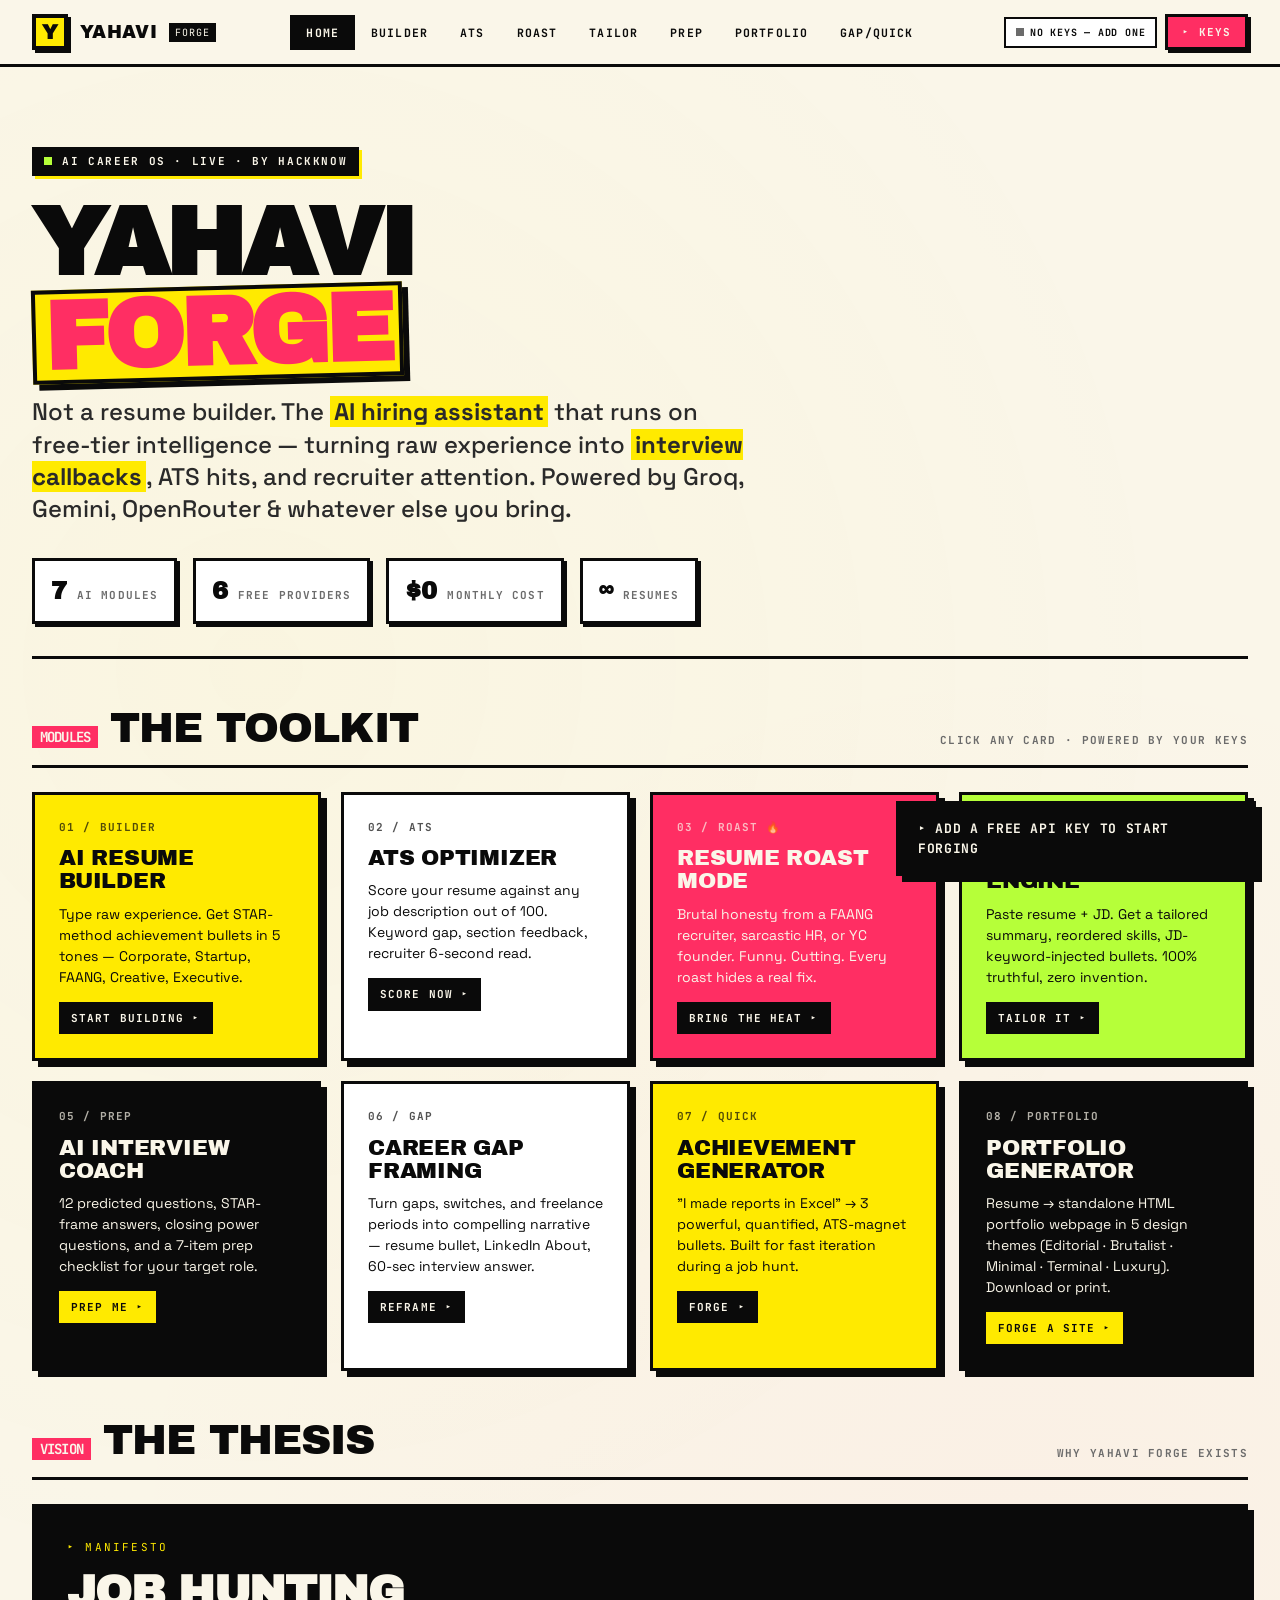
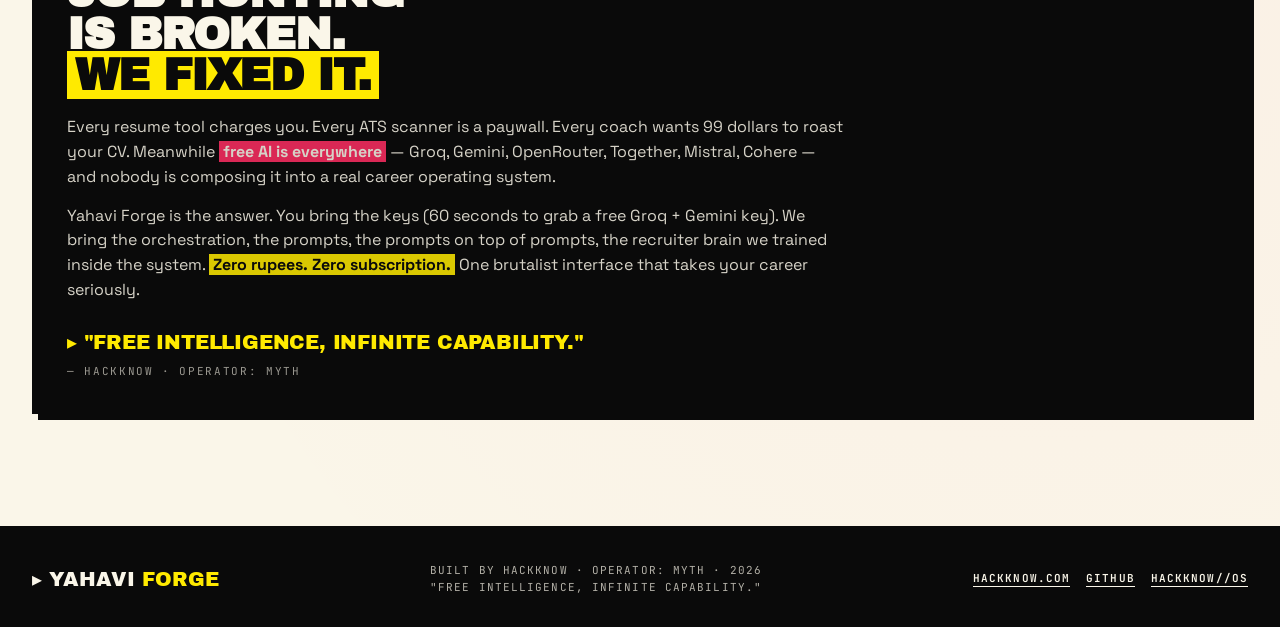
==== commit fc2151b1: "feat: yahavi-forge v2 — PDF/HTML export + Portfolio module + better errors Mirrors standalone repo u" ====
--- a/yahavi-forge/index.html
+++ b/yahavi-forge/index.html
@@ -31,6 +31,7 @@
     <button class="nav-tab" data-page="roast">ROAST</button>
     <button class="nav-tab" data-page="tailor">TAILOR</button>
     <button class="nav-tab" data-page="prep">PREP</button>
+    <button class="nav-tab" data-page="portfolio">PORTFOLIO</button>
     <button class="nav-tab" data-page="gap">GAP/QUICK</button>
   </div>
 
@@ -120,11 +121,11 @@
       <div class="feature-cta">FORGE ▸</div>
     </div>
 
-    <div class="feature-card" data-goto="builder">
-      <div class="feature-num">+ MORE</div>
-      <div class="feature-title">Coming Soon</div>
-      <div class="feature-desc">Recruiter Heatmap · Salary Estimator · LinkedIn Import · Portfolio Generator · Multi-Language Resume · Voice-Guided Mode.</div>
-      <div class="feature-cta">ROADMAP ▸</div>
+    <div class="feature-card dark" data-goto="portfolio">
+      <div class="feature-num">08 / PORTFOLIO</div>
+      <div class="feature-title">Portfolio Generator</div>
+      <div class="feature-desc">Resume → standalone HTML portfolio webpage in 5 design themes (Editorial · Brutalist · Minimal · Terminal · Luxury). Download or print.</div>
+      <div class="feature-cta">FORGE A SITE ▸</div>
     </div>
   </div>
 
@@ -201,7 +202,9 @@
 
       <div class="btn-row">
         <button class="btn btn-primary" id="rb-go">▸ FORGE ACHIEVEMENTS</button>
-        <button class="btn btn-ghost" data-copy="rb-output">⧉ COPY OUTPUT</button>
+        <button class="btn btn-ghost" data-copy="rb-output">⧉ COPY</button>
+        <button class="btn btn-ghost" data-pdf="rb-output|Achievement Bullets">↓ PDF</button>
+        <button class="btn btn-ghost" data-html="rb-output|Achievement Bullets|yahavi-achievements.html">↓ HTML</button>
       </div>
     </div>
 
@@ -247,7 +250,9 @@
 
   <div class="btn-row" style="margin-bottom: 24px;">
     <button class="btn btn-primary" id="ats-go">▸ RUN ATS SIMULATION</button>
-    <button class="btn btn-ghost" data-copy="ats-output">⧉ COPY REPORT</button>
+    <button class="btn btn-ghost" data-copy="ats-output">⧉ COPY</button>
+    <button class="btn btn-ghost" data-pdf="ats-output|ATS Report">↓ PDF</button>
+    <button class="btn btn-ghost" data-html="ats-output|ATS Report|yahavi-ats-report.html">↓ HTML</button>
   </div>
 
   <div class="panel">
@@ -284,7 +289,9 @@
       </div>
       <div class="btn-row">
         <button class="btn btn-pink" id="roast-go">▸ LIGHT IT UP</button>
-        <button class="btn btn-ghost" data-copy="roast-output">⧉ COPY ROAST</button>
+        <button class="btn btn-ghost" data-copy="roast-output">⧉ COPY</button>
+        <button class="btn btn-ghost" data-pdf="roast-output|Resume Roast">↓ PDF</button>
+        <button class="btn btn-ghost" data-html="roast-output|Resume Roast|yahavi-roast.html">↓ HTML</button>
       </div>
     </div>
 
@@ -326,7 +333,9 @@
 
   <div class="btn-row" style="margin-bottom: 24px;">
     <button class="btn btn-lime" id="tailor-go">▸ TAILOR IT</button>
-    <button class="btn btn-ghost" data-copy="tailor-output">⧉ COPY TAILORED</button>
+    <button class="btn btn-ghost" data-copy="tailor-output">⧉ COPY</button>
+    <button class="btn btn-ghost" data-pdf="tailor-output|Tailored Resume">↓ PDF</button>
+    <button class="btn btn-ghost" data-html="tailor-output|Tailored Resume|yahavi-tailored-resume.html">↓ HTML</button>
   </div>
 
   <div class="panel">
@@ -363,6 +372,8 @@
       <div class="btn-row">
         <button class="btn btn-primary" id="prep-go">▸ BUILD PREP PACK</button>
         <button class="btn btn-ghost" data-copy="prep-output" style="background: var(--paper);">⧉ COPY</button>
+        <button class="btn btn-ghost" data-pdf="prep-output|Interview Prep Pack" style="background: var(--paper);">↓ PDF</button>
+        <button class="btn btn-ghost" data-html="prep-output|Interview Prep Pack|yahavi-interview-prep.html" style="background: var(--paper);">↓ HTML</button>
       </div>
     </div>
 
@@ -370,6 +381,71 @@
       <div class="panel-label"><span>▸ PREP PACK</span><span class="badge">12 Qs + STAR</span></div>
       <div class="output-area" id="prep-output">
         <div class="output-empty">▸ Your interview prep pack will appear here</div>
+      </div>
+    </div>
+  </div>
+
+</section>
+
+<!-- ============================================
+     MODULE 8: PORTFOLIO WEBPAGE GENERATOR
+     ============================================ -->
+<section class="page" id="page-portfolio">
+
+  <div class="section-head">
+    <div class="section-title"><span class="num">08</span>Portfolio Generator</div>
+    <div class="section-meta">Resume → standalone HTML webpage · 5 design themes</div>
+  </div>
+
+  <div class="module-grid">
+    <div class="panel">
+      <div class="panel-label"><span>▸ INPUT</span><span class="badge">YOU</span></div>
+
+      <div class="form-group">
+        <label class="form-label">Your Name</label>
+        <input type="text" id="port-name" placeholder="e.g. Gagan Chauhan" />
+      </div>
+
+      <div class="form-group">
+        <label class="form-label">Headline / Title</label>
+        <input type="text" id="port-headline" placeholder="e.g. AI Full Stack Developer · Founder of Hackknow" />
+      </div>
+
+      <div class="form-group">
+        <label class="form-label">Links (one per line)</label>
+        <textarea id="port-links" rows="4" placeholder="GitHub: github.com/yourname
+LinkedIn: linkedin.com/in/yourname
+Email: you@domain.com
+Twitter: @yourhandle"></textarea>
+      </div>
+
+      <div class="form-group">
+        <label class="form-label">Design Theme</label>
+        <select id="port-style">
+          <option value="editorial">▸ EDITORIAL — Magazine-style serif</option>
+          <option value="brutalist">▸ BRUTALIST — Bold yellow + pink + hard shadows</option>
+          <option value="minimal">▸ MINIMAL — Swiss whitespace, monochrome</option>
+          <option value="terminal">▸ TERMINAL — Dark dev/hacker aesthetic</option>
+          <option value="luxury">▸ LUXURY — Fashion house, gold accents</option>
+        </select>
+      </div>
+
+      <div class="form-group">
+        <label class="form-label">Full Resume Content</label>
+        <textarea id="port-resume" rows="12" placeholder="Paste your full resume here — about, experience, skills, projects, education, everything. Yahavi will structure it into a beautiful standalone webpage."></textarea>
+        <div class="input-hint">▸ The more you paste, the richer the page</div>
+      </div>
+
+      <div class="btn-row">
+        <button class="btn btn-primary" id="port-go">▸ FORGE PORTFOLIO</button>
+      </div>
+    </div>
+
+    <div class="panel dark">
+      <div class="panel-label"><span>▸ LIVE PREVIEW</span><span class="badge">DOWNLOADABLE</span></div>
+
+      <div class="output-area" id="port-output" style="background: var(--paper); color: var(--ink); min-height: 600px;">
+        <div class="output-empty">▸ Your standalone portfolio webpage will appear here as a live preview, ready to download as .html</div>
       </div>
     </div>
   </div>
@@ -406,6 +482,7 @@
       <div class="btn-row">
         <button class="btn" id="gap-go">▸ REFRAME</button>
         <button class="btn btn-ghost" data-copy="gap-output">⧉ COPY</button>
+        <button class="btn btn-ghost" data-pdf="gap-output|Career Gap Framing">↓ PDF</button>
       </div>
 
       <div style="margin-top: 18px;">
@@ -426,6 +503,7 @@
       <div class="btn-row">
         <button class="btn" id="ach-go">▸ FORGE 3 VARIANTS</button>
         <button class="btn btn-ghost" data-copy="ach-output">⧉ COPY</button>
+        <button class="btn btn-ghost" data-pdf="ach-output|Achievement Variants">↓ PDF</button>
       </div>
 
       <div style="margin-top: 18px;">
